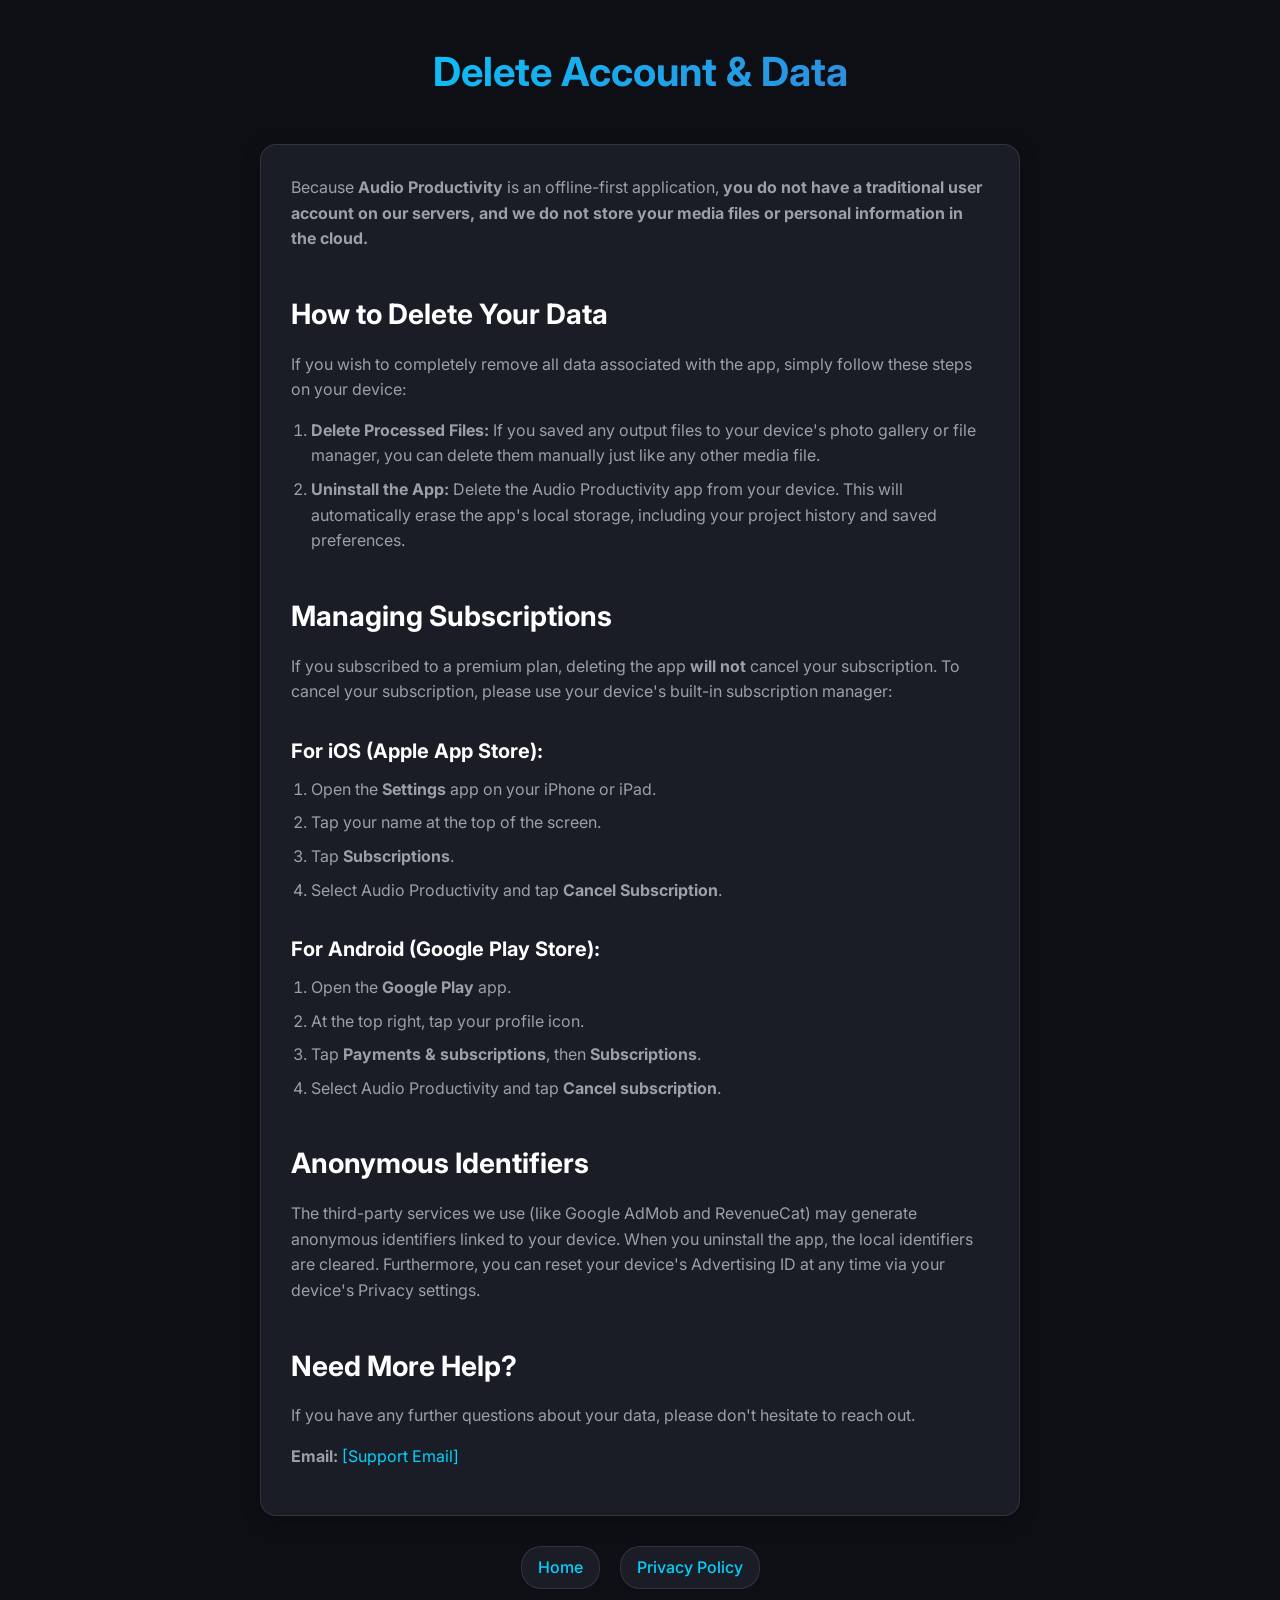
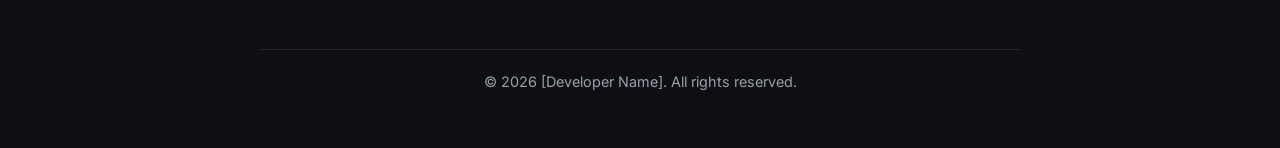
==== delete-account.html @ a0bd15a0 "first commit" ====
<!DOCTYPE html>
<html lang="en">
<head>
  <meta charset="UTF-8">
  <meta name="viewport" content="width=device-width, initial-scale=1.0">
  <title>Delete Account & Data - Audio Productivity</title>
  <link rel="stylesheet" href="css/style.css">
  <link href="https://fonts.googleapis.com/css2?family=Inter:wght@400;500;600;700&display=swap" rel="stylesheet">
</head>
<body>
  <div class="container">
    <header>
      <h1>Delete Account & Data</h1>
    </header>

    <div class="card">
      <p>Because <strong>Audio Productivity</strong> is an offline-first application, <strong>you do not have a traditional user account on our servers, and we do not store your media files or personal information in the cloud.</strong></p>

      <h2>How to Delete Your Data</h2>
      <p>If you wish to completely remove all data associated with the app, simply follow these steps on your device:</p>
      
      <ol>
        <li><strong>Delete Processed Files:</strong> If you saved any output files to your device's photo gallery or file manager, you can delete them manually just like any other media file.</li>
        <li><strong>Uninstall the App:</strong> Delete the Audio Productivity app from your device. This will automatically erase the app's local storage, including your project history and saved preferences.</li>
      </ol>

      <h2>Managing Subscriptions</h2>
      <p>If you subscribed to a premium plan, deleting the app <strong>will not</strong> cancel your subscription. To cancel your subscription, please use your device's built-in subscription manager:</p>
      
      <h3>For iOS (Apple App Store):</h3>
      <ol>
        <li>Open the <strong>Settings</strong> app on your iPhone or iPad.</li>
        <li>Tap your name at the top of the screen.</li>
        <li>Tap <strong>Subscriptions</strong>.</li>
        <li>Select Audio Productivity and tap <strong>Cancel Subscription</strong>.</li>
      </ol>

      <h3>For Android (Google Play Store):</h3>
      <ol>
        <li>Open the <strong>Google Play</strong> app.</li>
        <li>At the top right, tap your profile icon.</li>
        <li>Tap <strong>Payments & subscriptions</strong>, then <strong>Subscriptions</strong>.</li>
        <li>Select Audio Productivity and tap <strong>Cancel subscription</strong>.</li>
      </ol>

      <h2>Anonymous Identifiers</h2>
      <p>The third-party services we use (like Google AdMob and RevenueCat) may generate anonymous identifiers linked to your device. When you uninstall the app, the local identifiers are cleared. Furthermore, you can reset your device's Advertising ID at any time via your device's Privacy settings.</p>

      <h2>Need More Help?</h2>
      <p>If you have any further questions about your data, please don't hesitate to reach out.</p>
      <p><strong>Email:</strong> <a href="mailto:[Support Email]">[Support Email]</a></p>
    </div>

    <div class="nav-links">
      <a href="index.html">Home</a>
      <a href="privacy.html">Privacy Policy</a>
    </div>

    <footer>
      <p>&copy; 2026 [Developer Name]. All rights reserved.</p>
    </footer>
  </div>
</body>
</html>
---- css/style.css ----
:root {
  --bg-color: #0d0f14;
  --surface-color: #1a1d26;
  --primary-color: #00d2ff;
  --text-primary: #ffffff;
  --text-secondary: #9aa0a6;
  --border-color: rgba(255, 255, 255, 0.1);
  --font-family: 'Inter', -apple-system, BlinkMacSystemFont, "Segoe UI", Roboto, Helvetica, Arial, sans-serif;
}

* {
  box-sizing: border-box;
  margin: 0;
  padding: 0;
}

body {
  background-color: var(--bg-color);
  color: var(--text-primary);
  font-family: var(--font-family);
  line-height: 1.6;
  -webkit-font-smoothing: antialiased;
}

.container {
  max-width: 800px;
  margin: 0 auto;
  padding: 40px 20px;
}

header {
  text-align: center;
  margin-bottom: 40px;
}

.logo {
  width: 120px;
  height: 120px;
  border-radius: 24px;
  margin-bottom: 20px;
  box-shadow: 0 8px 32px rgba(0, 210, 255, 0.2);
}

h1 {
  font-size: 2.5rem;
  margin-bottom: 10px;
  background: linear-gradient(135deg, #00d2ff 0%, #3a7bd5 100%);
  -webkit-background-clip: text;
  -webkit-text-fill-color: transparent;
}

h2 {
  font-size: 1.75rem;
  margin-top: 40px;
  margin-bottom: 15px;
  color: var(--text-primary);
}

h3 {
  font-size: 1.25rem;
  margin-top: 30px;
  margin-bottom: 10px;
  color: var(--text-primary);
}

p {
  color: var(--text-secondary);
  margin-bottom: 15px;
}

ul, ol {
  color: var(--text-secondary);
  margin-bottom: 15px;
  padding-left: 20px;
}

li {
  margin-bottom: 8px;
}

a {
  color: var(--primary-color);
  text-decoration: none;
  transition: color 0.2s;
}

a:hover {
  text-decoration: underline;
  color: #55e0ff;
}

.card {
  background-color: var(--surface-color);
  border: 1px solid var(--border-color);
  border-radius: 16px;
  padding: 30px;
  margin-bottom: 30px;
  box-shadow: 0 4px 20px rgba(0, 0, 0, 0.2);
}

.nav-links {
  display: flex;
  justify-content: center;
  gap: 20px;
  flex-wrap: wrap;
  margin-top: 30px;
  margin-bottom: 40px;
}

.nav-links a {
  padding: 8px 16px;
  background-color: var(--surface-color);
  border: 1px solid var(--border-color);
  border-radius: 20px;
  font-weight: 500;
}

.nav-links a:hover {
  background-color: rgba(0, 210, 255, 0.1);
  border-color: var(--primary-color);
  text-decoration: none;
}

footer {
  text-align: center;
  margin-top: 60px;
  padding-top: 20px;
  border-top: 1px solid var(--border-color);
  color: var(--text-secondary);
  font-size: 0.9rem;
}

.last-updated {
  font-style: italic;
  margin-bottom: 20px;
}
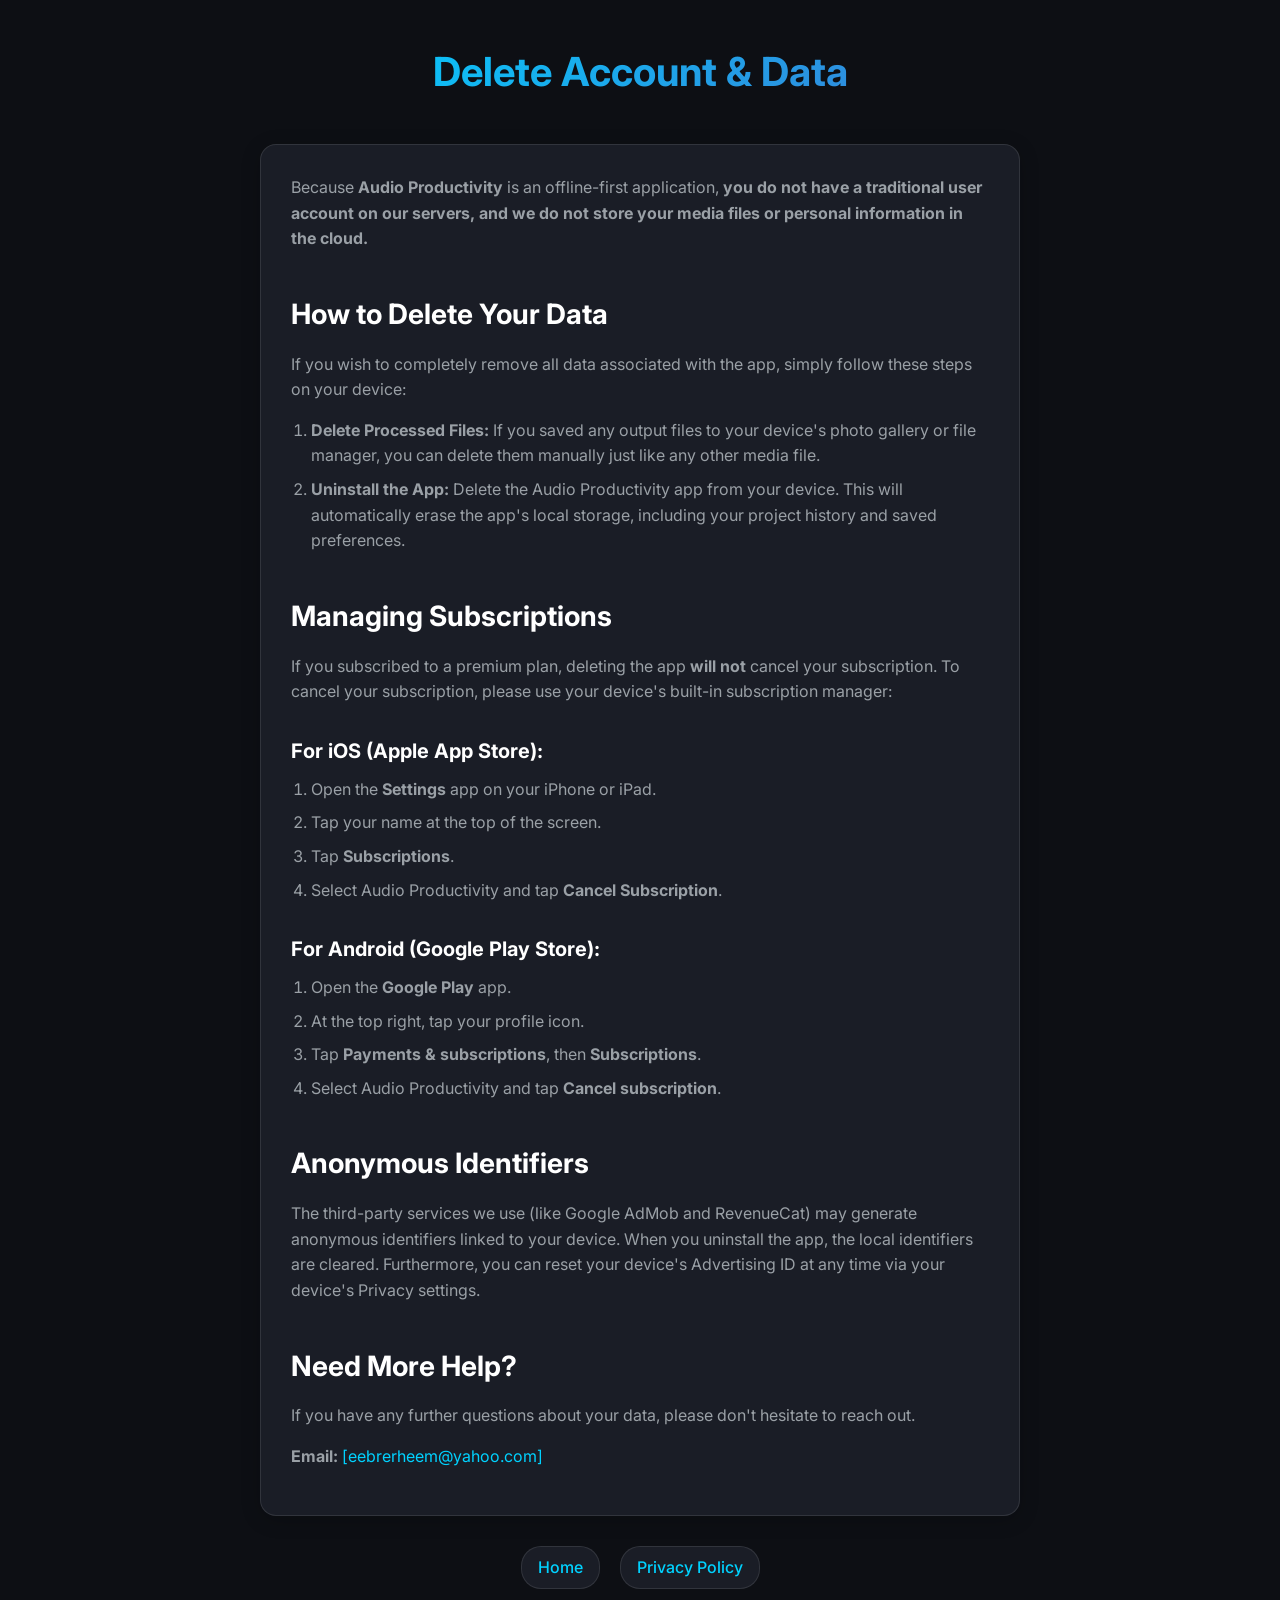
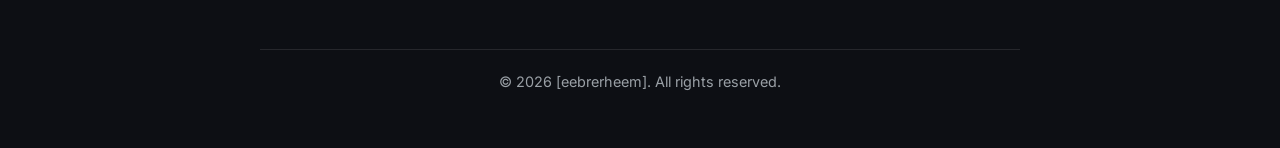
==== commit a6d2a449: "Update contact information and developer name in HTML files" ====
--- a/delete-account.html
+++ b/delete-account.html
@@ -48,7 +48,7 @@
 
       <h2>Need More Help?</h2>
       <p>If you have any further questions about your data, please don't hesitate to reach out.</p>
-      <p><strong>Email:</strong> <a href="mailto:[Support Email]">[Support Email]</a></p>
+      <p><strong>Email:</strong> <a href="mailto:[eebrerheem@yahoo.com]">[eebrerheem@yahoo.com]</a></p>
     </div>
 
     <div class="nav-links">
@@ -57,7 +57,7 @@
     </div>
 
     <footer>
-      <p>&copy; 2026 [Developer Name]. All rights reserved.</p>
+      <p>&copy; 2026 [eebrerheem]. All rights reserved.</p>
     </footer>
   </div>
 </body>
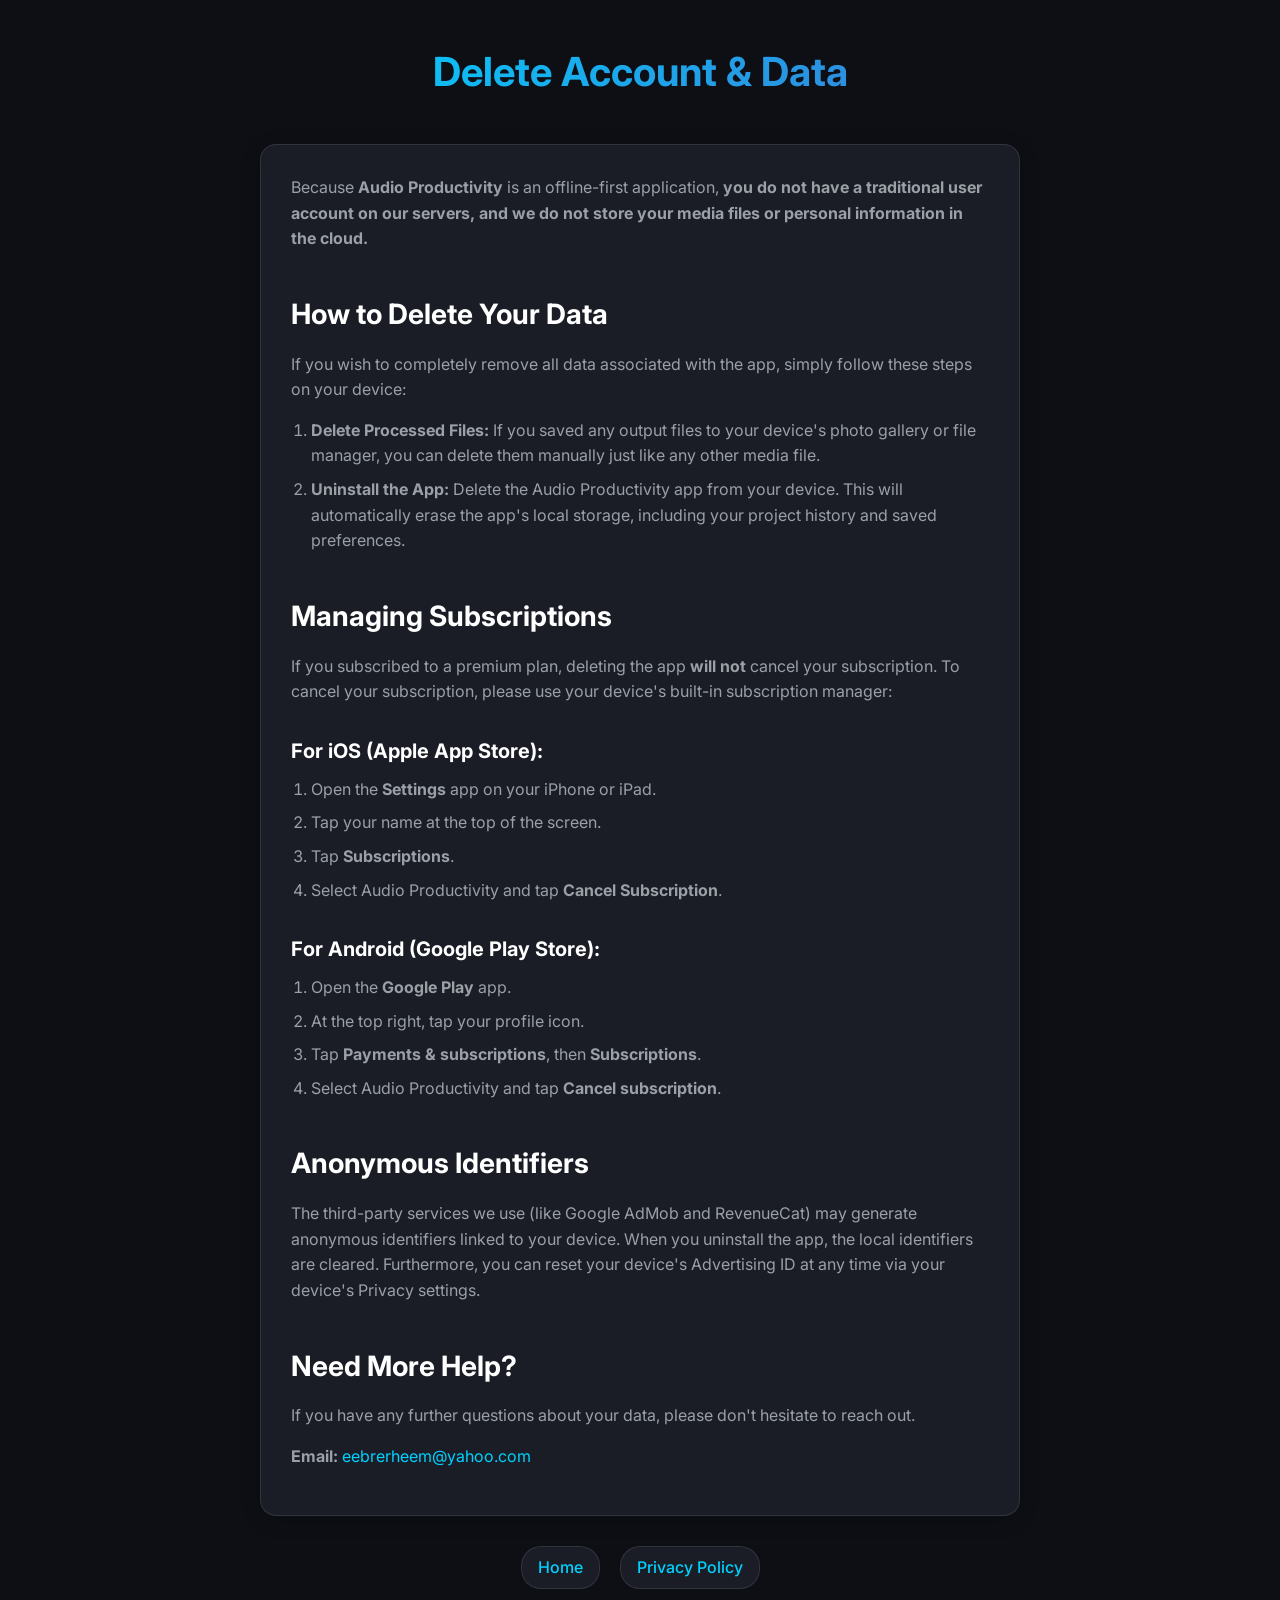
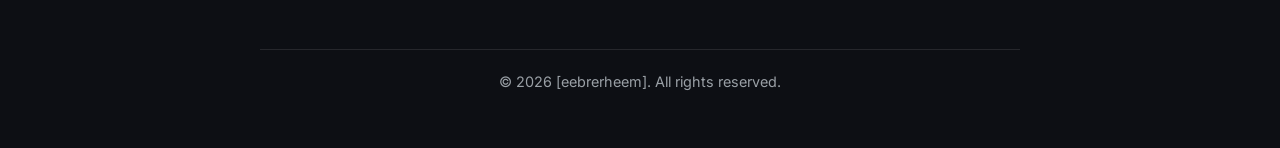
==== commit d0d2ab85: "Update email placeholders in legal and support pages" ====
--- a/delete-account.html
+++ b/delete-account.html
@@ -48,7 +48,7 @@
 
       <h2>Need More Help?</h2>
       <p>If you have any further questions about your data, please don't hesitate to reach out.</p>
-      <p><strong>Email:</strong> <a href="mailto:[eebrerheem@yahoo.com]">[eebrerheem@yahoo.com]</a></p>
+      <p><strong>Email:</strong> <a href="mailto:eebrerheem@yahoo.com">eebrerheem@yahoo.com</a></p>
     </div>
 
     <div class="nav-links">
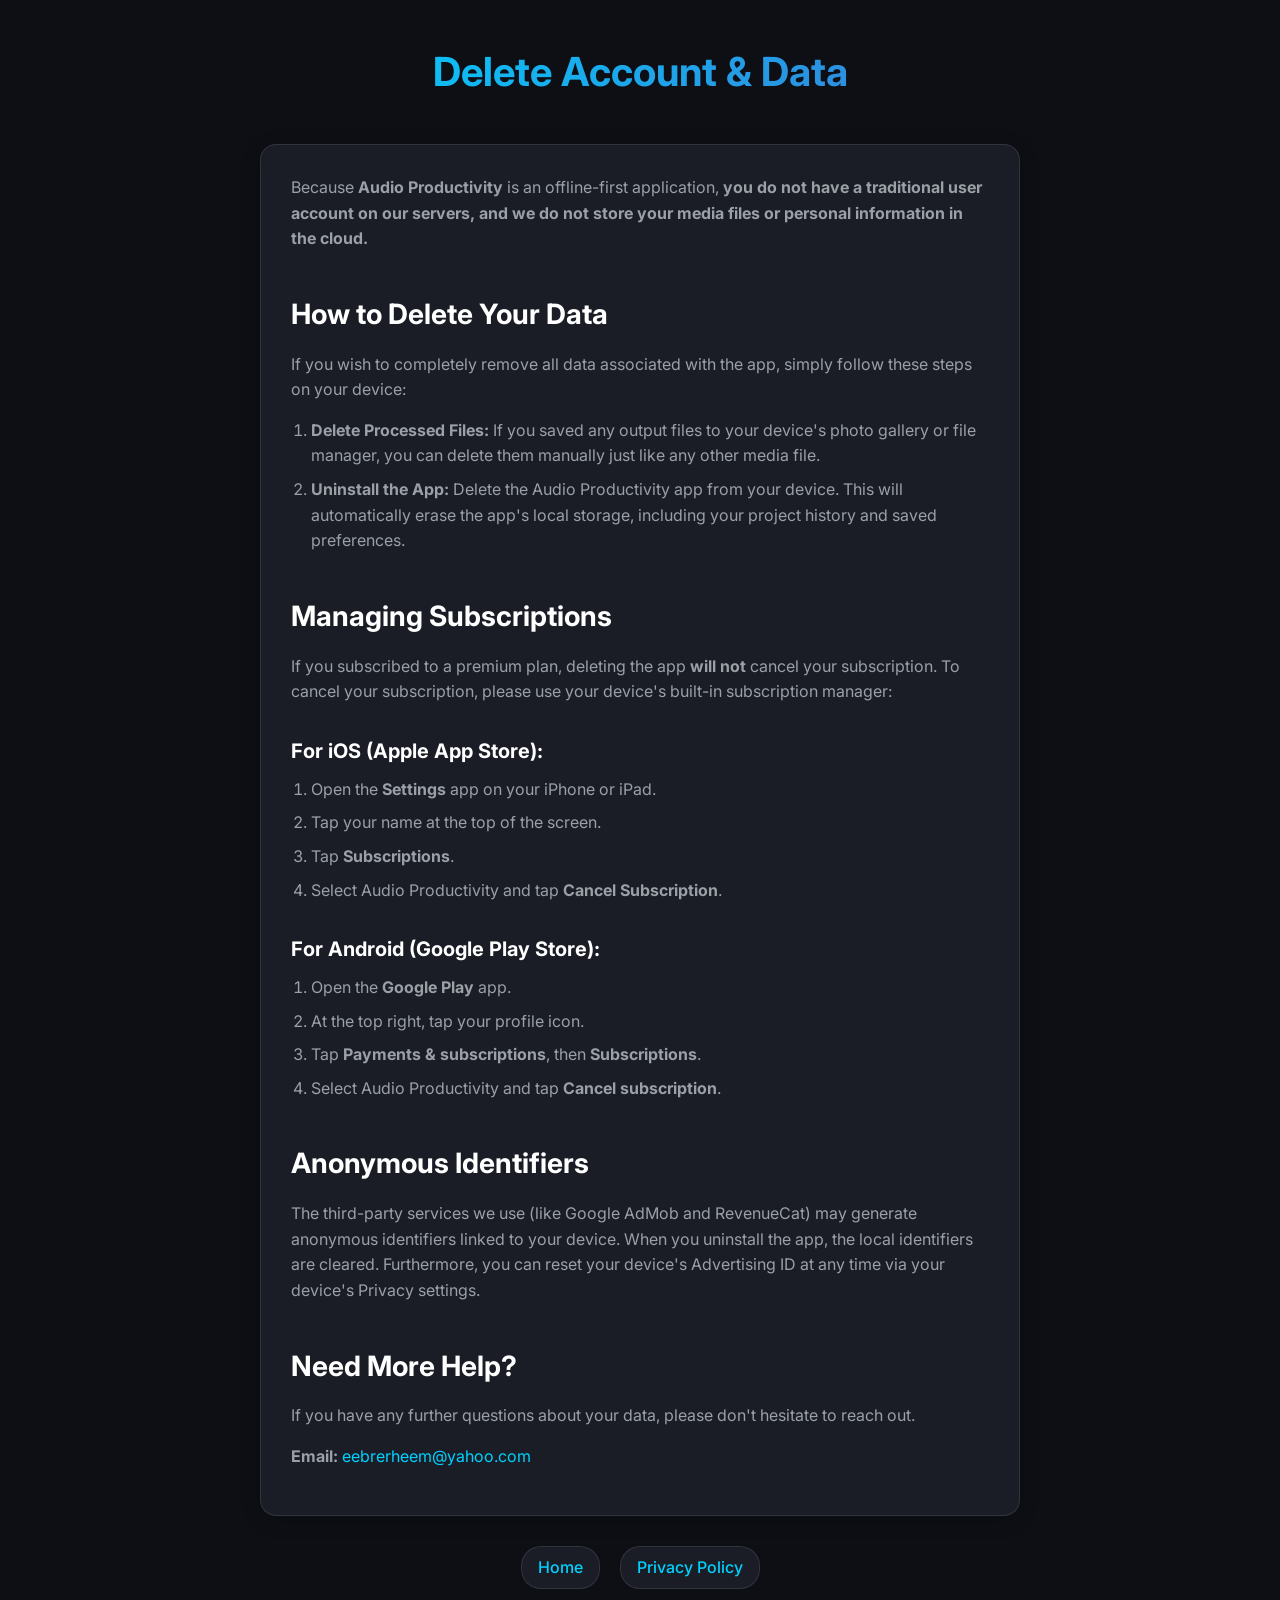
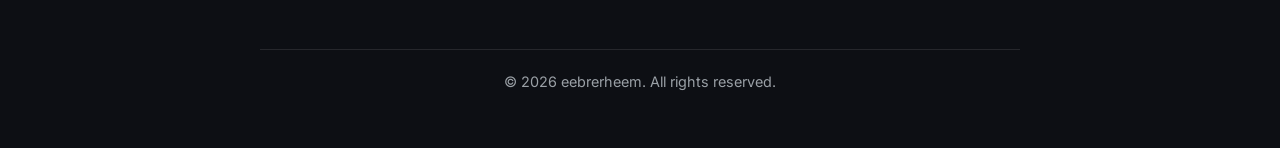
==== commit 971b1031: "Update placeholder names in HTML and README files" ====
--- a/delete-account.html
+++ b/delete-account.html
@@ -57,7 +57,7 @@
     </div>
 
     <footer>
-      <p>&copy; 2026 [eebrerheem]. All rights reserved.</p>
+      <p>&copy; 2026 eebrerheem. All rights reserved.</p>
     </footer>
   </div>
 </body>
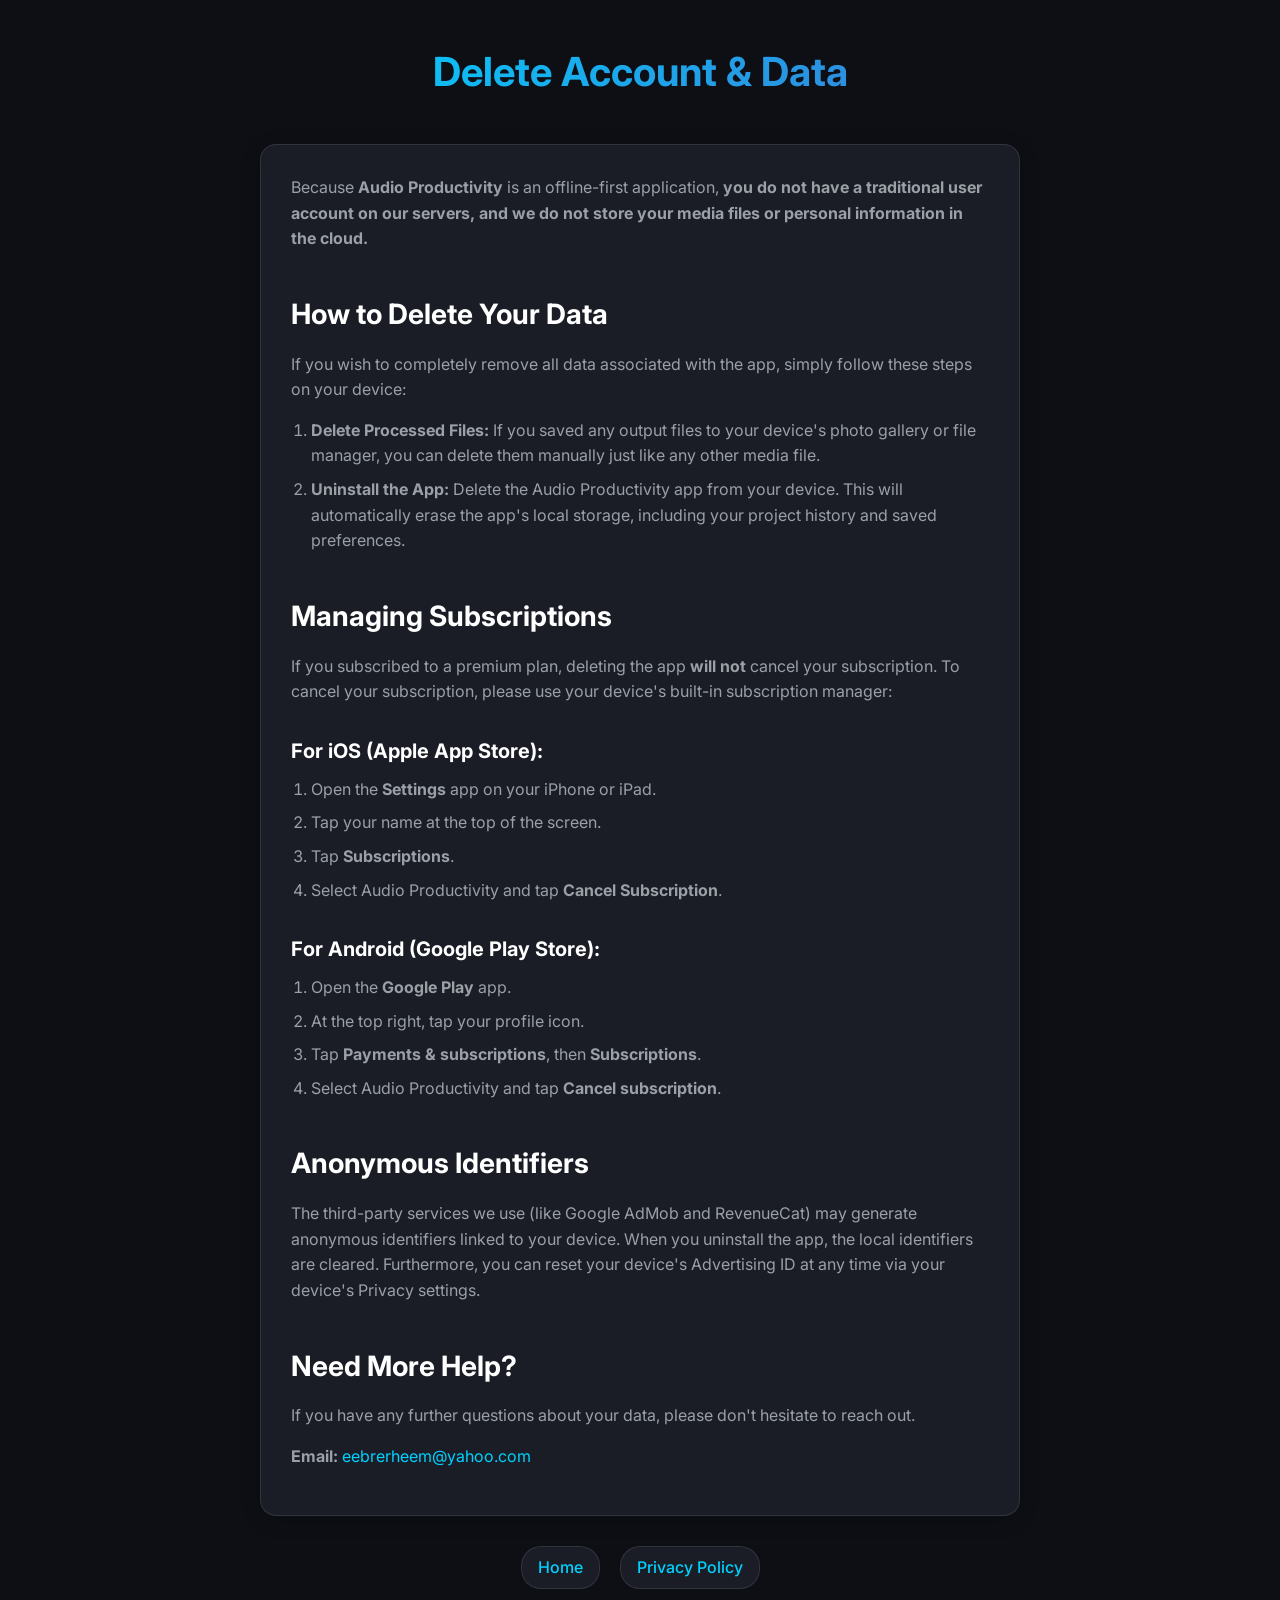
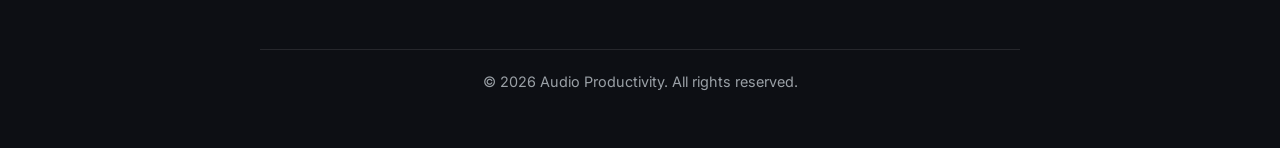
==== commit 9877792f: "Update delete-account.html Copyright to app name" ====
--- a/delete-account.html
+++ b/delete-account.html
@@ -57,7 +57,7 @@
     </div>
 
     <footer>
-      <p>&copy; 2026 eebrerheem. All rights reserved.</p>
+      <p>&copy; 2026 Audio Productivity. All rights reserved.</p>
     </footer>
   </div>
 </body>
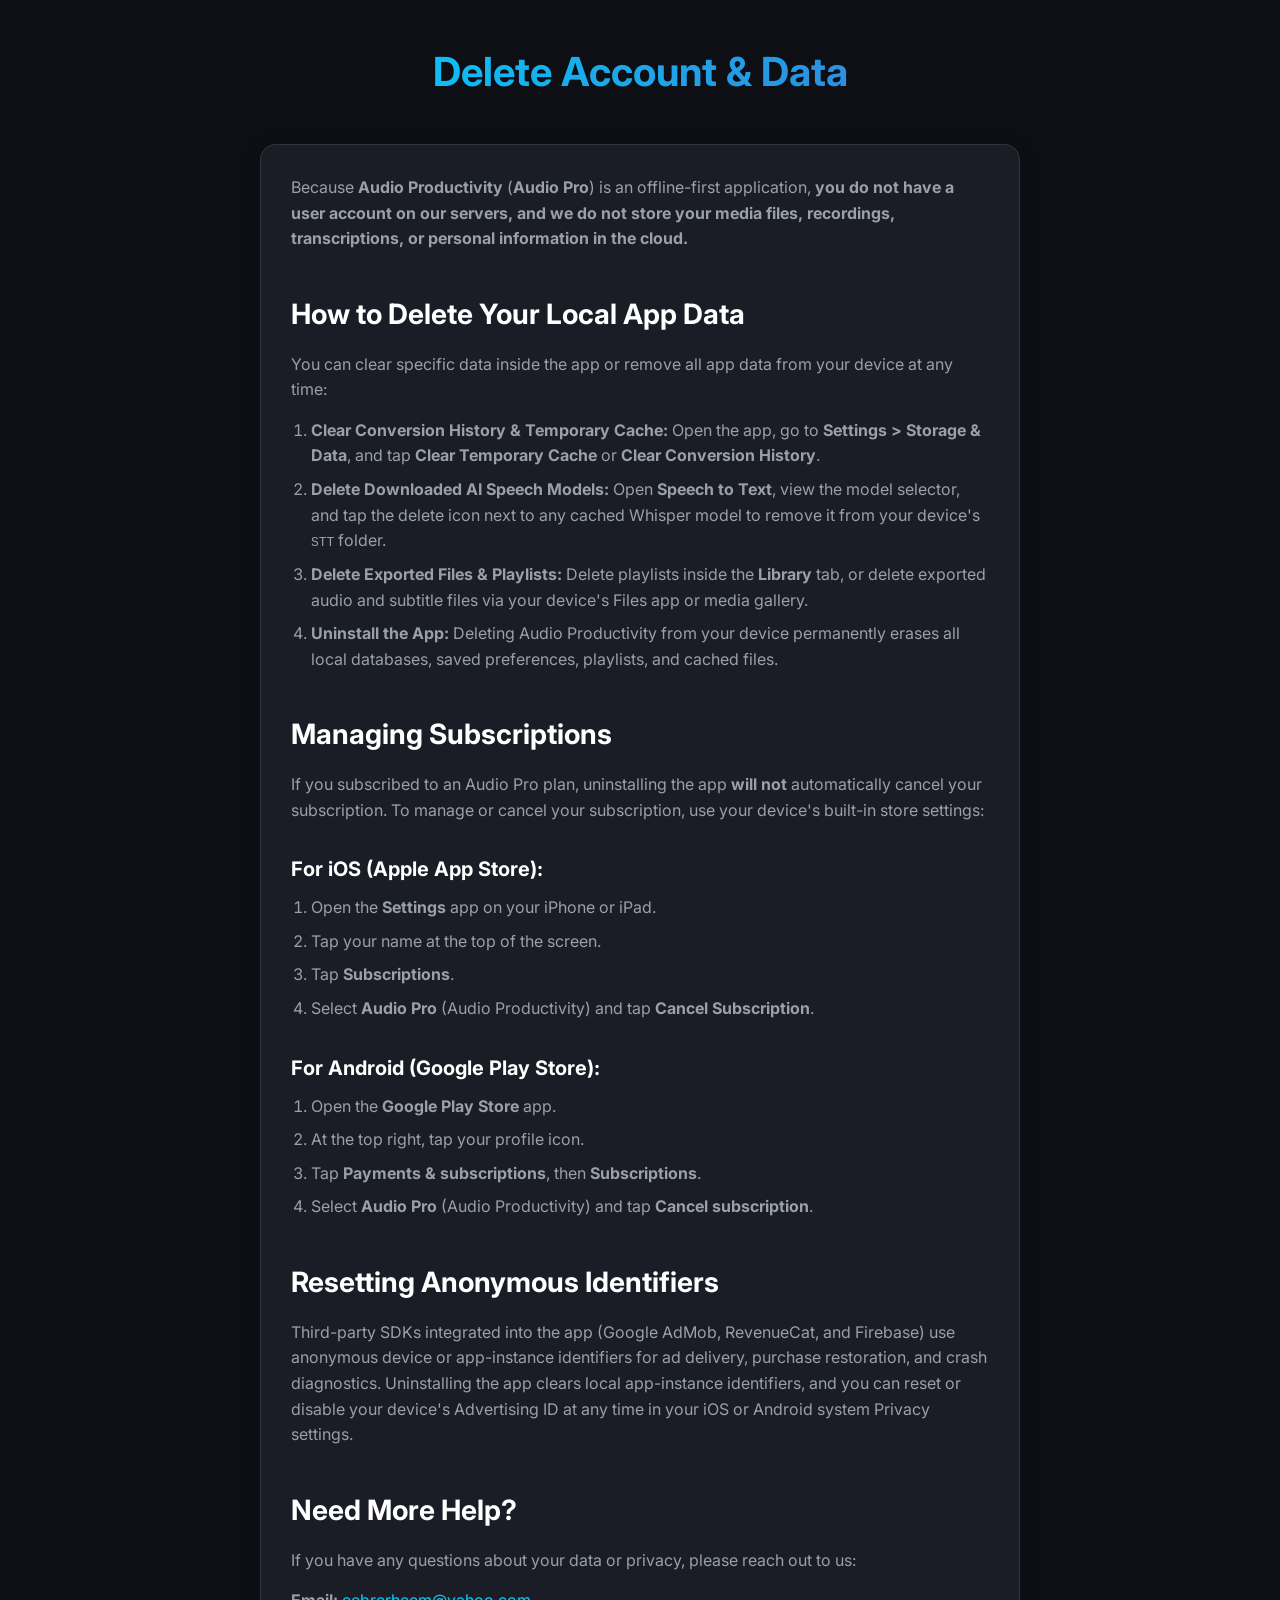
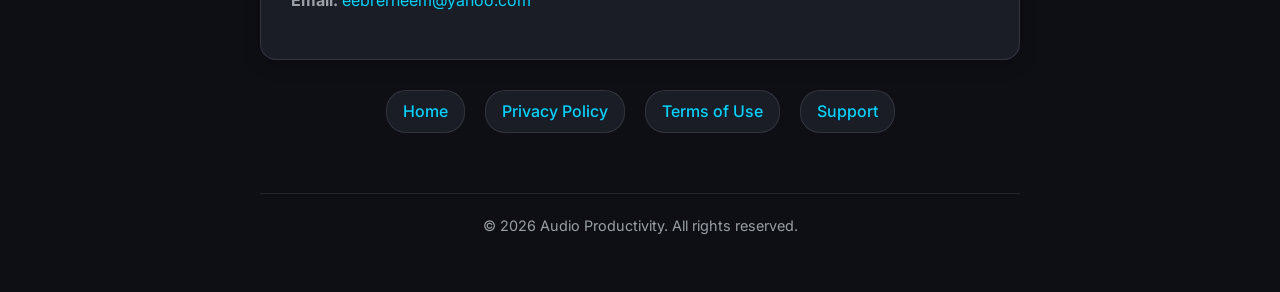
==== commit 395302c5: "docs(legal): update privacy policy, terms of use, and support documentation - Review and update priv" ====
--- a/delete-account.html
+++ b/delete-account.html
@@ -3,57 +3,61 @@
 <head>
   <meta charset="UTF-8">
   <meta name="viewport" content="width=device-width, initial-scale=1.0">
-  <title>Delete Account & Data - Audio Productivity</title>
+  <title>Delete Account &amp; Data - Audio Productivity (Audio Pro)</title>
   <link rel="stylesheet" href="css/style.css">
   <link href="https://fonts.googleapis.com/css2?family=Inter:wght@400;500;600;700&display=swap" rel="stylesheet">
 </head>
 <body>
   <div class="container">
     <header>
-      <h1>Delete Account & Data</h1>
+      <h1>Delete Account &amp; Data</h1>
     </header>
 
     <div class="card">
-      <p>Because <strong>Audio Productivity</strong> is an offline-first application, <strong>you do not have a traditional user account on our servers, and we do not store your media files or personal information in the cloud.</strong></p>
+      <p>Because <strong>Audio Productivity</strong> (<strong>Audio Pro</strong>) is an offline-first application, <strong>you do not have a user account on our servers, and we do not store your media files, recordings, transcriptions, or personal information in the cloud.</strong></p>
 
-      <h2>How to Delete Your Data</h2>
-      <p>If you wish to completely remove all data associated with the app, simply follow these steps on your device:</p>
+      <h2>How to Delete Your Local App Data</h2>
+      <p>You can clear specific data inside the app or remove all app data from your device at any time:</p>
       
       <ol>
-        <li><strong>Delete Processed Files:</strong> If you saved any output files to your device's photo gallery or file manager, you can delete them manually just like any other media file.</li>
-        <li><strong>Uninstall the App:</strong> Delete the Audio Productivity app from your device. This will automatically erase the app's local storage, including your project history and saved preferences.</li>
+        <li><strong>Clear Conversion History &amp; Temporary Cache:</strong> Open the app, go to <strong>Settings &gt; Storage &amp; Data</strong>, and tap <strong>Clear Temporary Cache</strong> or <strong>Clear Conversion History</strong>.</li>
+        <li><strong>Delete Downloaded AI Speech Models:</strong> Open <strong>Speech to Text</strong>, view the model selector, and tap the delete icon next to any cached Whisper model to remove it from your device's <code>STT</code> folder.</li>
+        <li><strong>Delete Exported Files &amp; Playlists:</strong> Delete playlists inside the <strong>Library</strong> tab, or delete exported audio and subtitle files via your device's Files app or media gallery.</li>
+        <li><strong>Uninstall the App:</strong> Deleting Audio Productivity from your device permanently erases all local databases, saved preferences, playlists, and cached files.</li>
       </ol>
 
       <h2>Managing Subscriptions</h2>
-      <p>If you subscribed to a premium plan, deleting the app <strong>will not</strong> cancel your subscription. To cancel your subscription, please use your device's built-in subscription manager:</p>
+      <p>If you subscribed to an Audio Pro plan, uninstalling the app <strong>will not</strong> automatically cancel your subscription. To manage or cancel your subscription, use your device's built-in store settings:</p>
       
       <h3>For iOS (Apple App Store):</h3>
       <ol>
         <li>Open the <strong>Settings</strong> app on your iPhone or iPad.</li>
         <li>Tap your name at the top of the screen.</li>
         <li>Tap <strong>Subscriptions</strong>.</li>
-        <li>Select Audio Productivity and tap <strong>Cancel Subscription</strong>.</li>
+        <li>Select <strong>Audio Pro</strong> (Audio Productivity) and tap <strong>Cancel Subscription</strong>.</li>
       </ol>
 
       <h3>For Android (Google Play Store):</h3>
       <ol>
-        <li>Open the <strong>Google Play</strong> app.</li>
+        <li>Open the <strong>Google Play Store</strong> app.</li>
         <li>At the top right, tap your profile icon.</li>
-        <li>Tap <strong>Payments & subscriptions</strong>, then <strong>Subscriptions</strong>.</li>
-        <li>Select Audio Productivity and tap <strong>Cancel subscription</strong>.</li>
+        <li>Tap <strong>Payments &amp; subscriptions</strong>, then <strong>Subscriptions</strong>.</li>
+        <li>Select <strong>Audio Pro</strong> (Audio Productivity) and tap <strong>Cancel subscription</strong>.</li>
       </ol>
 
-      <h2>Anonymous Identifiers</h2>
-      <p>The third-party services we use (like Google AdMob and RevenueCat) may generate anonymous identifiers linked to your device. When you uninstall the app, the local identifiers are cleared. Furthermore, you can reset your device's Advertising ID at any time via your device's Privacy settings.</p>
+      <h2>Resetting Anonymous Identifiers</h2>
+      <p>Third-party SDKs integrated into the app (Google AdMob, RevenueCat, and Firebase) use anonymous device or app-instance identifiers for ad delivery, purchase restoration, and crash diagnostics. Uninstalling the app clears local app-instance identifiers, and you can reset or disable your device's Advertising ID at any time in your iOS or Android system Privacy settings.</p>
 
       <h2>Need More Help?</h2>
-      <p>If you have any further questions about your data, please don't hesitate to reach out.</p>
+      <p>If you have any questions about your data or privacy, please reach out to us:</p>
       <p><strong>Email:</strong> <a href="mailto:eebrerheem@yahoo.com">eebrerheem@yahoo.com</a></p>
     </div>
 
     <div class="nav-links">
       <a href="index.html">Home</a>
       <a href="privacy.html">Privacy Policy</a>
+      <a href="terms.html">Terms of Use</a>
+      <a href="support.html">Support</a>
     </div>
 
     <footer>
